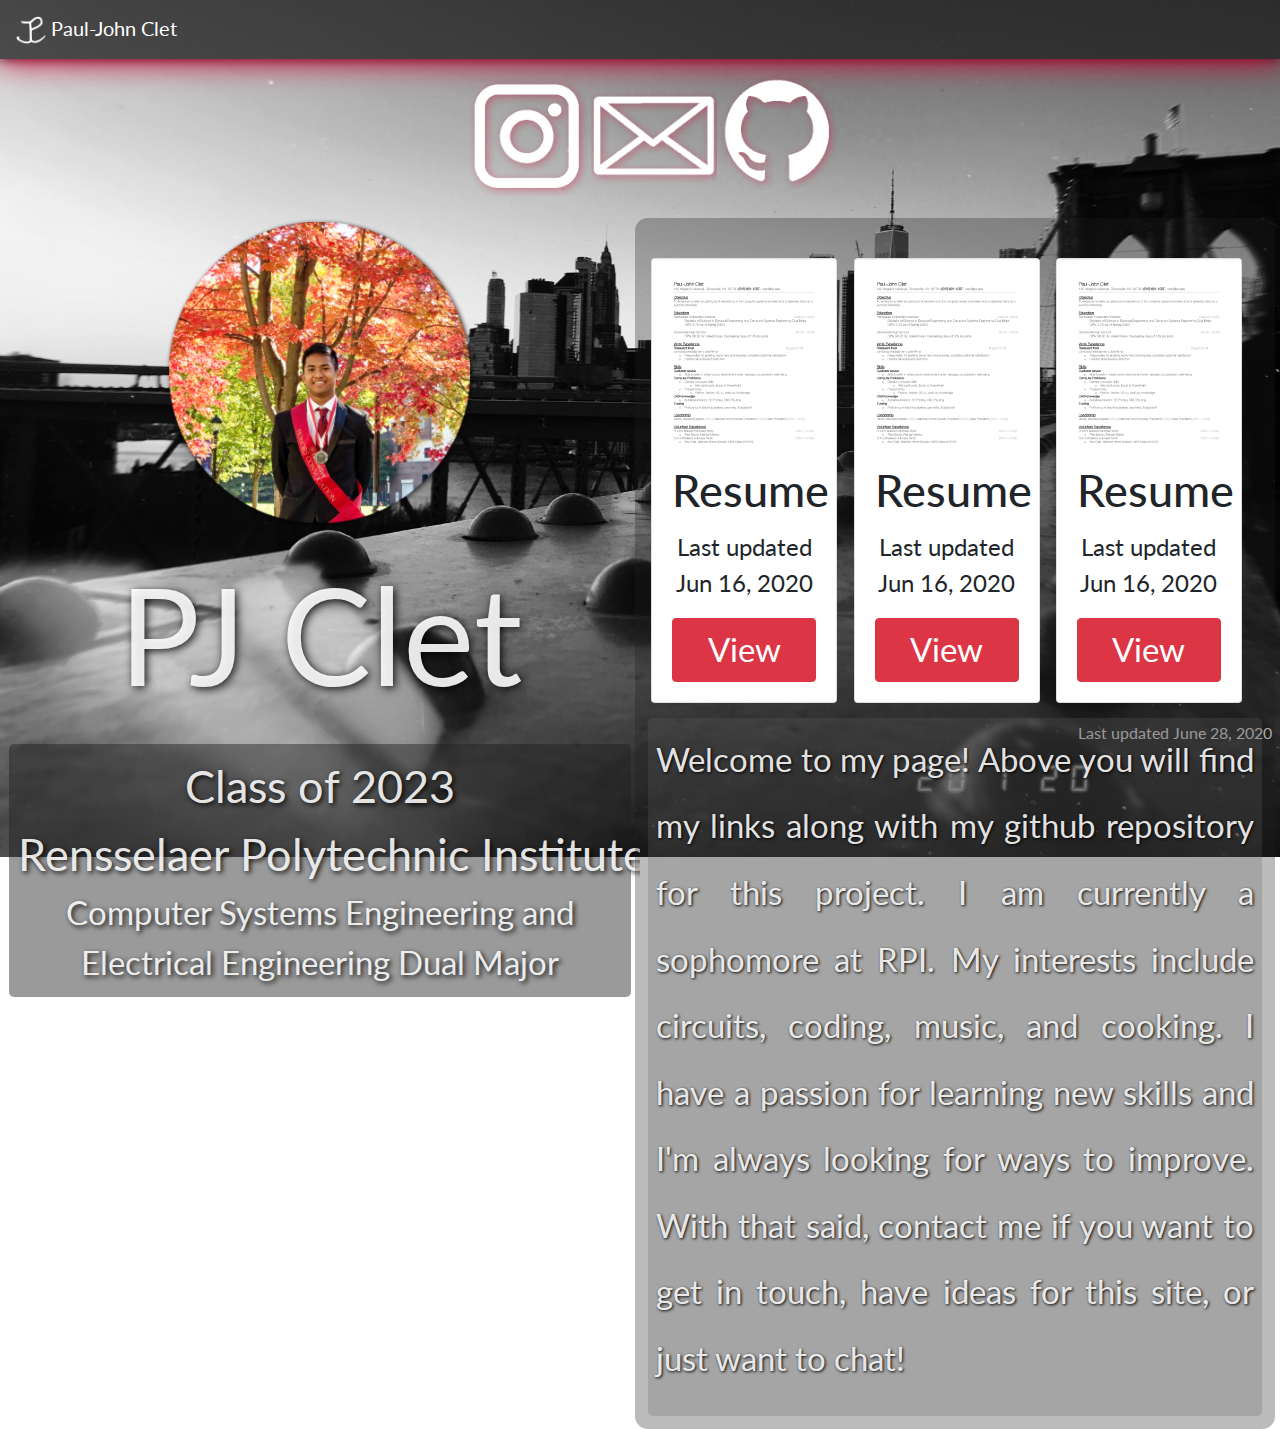
==== index_test.html @ d625172f "mobile compatiblity" ====
<!DOCTYPE html>
<html>
	<head>
		<title>About Me</title>
		<link rel="stylesheet" href="https://maxcdn.bootstrapcdn.com/bootstrap/4.5.0/css/bootstrap.min.css">
		<link href="https://fonts.googleapis.com/css2?family=Lato:wght@300&display=swap" rel="stylesheet">
		<link rel="shortcut icon" href="pics/logov1.png">
		<meta name="viewport" content="width=device-width, initial-scale=1.0">

	</head>

	<style>
		@import url('https://fonts.googleapis.com/css2?family=Lato:wght@300&display=swap');

		@media screen and (max-width: 500px) {

		div#left{
			/*background-color: rgba(0,0,100,0.5);*/
			height: auto;
			left: 0px;
			width: 100%;
			animation-name: swoopLeft;
			animation-duration: 1.75s;
		}

		div#right{
			border-radius: 1vw;
			padding: 10px;
			margin: 1vw;
			background-color: rgba(30,30,30,0.30);
			height: auto;
			width: 98vmin;
			right: 0;
			animation-name: swoopRight;
			animation-duration: 2.25s;
			margin-top: 50px;

		}



		}

		@media screen and (min-width: 500px) {

		div#left{
			/*background-color: rgba(0,0,100,0.5);*/
			height: auto;
			left: 0px;
			width: 50%;
			position: absolute;
			animation-name: swoopLeft;
			animation-duration: 1.75s;
			display: block;
			overflow: hidden;
		}

		div#right{
			border-radius: 1vw;
			padding: 10px;
			margin: 5px;
			background-color: rgba(30,30,30,0.30);
			height: auto;
			width: 50%;
			position: absolute;
			right: 0;
			animation-name: swoopRight;
			animation-duration: 2.25s;
			display: block;
			overflow: hidden;
		}

		}

		body{
			
			font-family: "Lato", sans-serif;
			background-image: url("pics/IMG_4627 2.jpg");
			background-repeat: no-repeat;
			background-size: cover; 
			background-position: center;/* */
			/*box-shadow: 0px 0px 50px rgba(10,10,40,1);*/
		}

		div#navbar{
			box-shadow: 0px 0px 10px rgba(20,20,20,1);
		}

		h1#main{
			text-shadow: 2px 2px 10px rgba(255,255,255,1);
			text-align: auto;
			color: rgba(255,255,0,0.5);
		}

		h5#main {
			font-size: 5vmin;
			margin-left: auto;
			text-align: center;
			white-space: nowrap;
			padding: 0px;
		}

		p#small-text {
			font-size: 2.7vmin;
			white-space: auto;
			text-align: center;
			
		}

		div#center{
			/*background-color: rgba(100,0,255,0.5);*/
			height: 7.5vw;
			max-width: 100vw;
		}

		div#wrapper{
			width: 100%;
			height: 100%;
			/*border: 10px solid red;*/
			/*background-color: rgba(255,15,0,0.5);*/
			overflow: hidden;
			min-height: 500px; 
		}

		div#last-updated {
			width: 100%;
			height: auto;
			/*background-color: rgba(255,255,0,0.5);*/
		}

		ul{
			list-style-type:none;
			margin:1vw;
			padding:0vw;
			background-color: rgba(0,0,0,0);
			max-height: auto;
			text-align: right;
			position: relative;
			float: left;
			display: block;
			left: 50%;
		}

		li {
			position:relative;
			float:left;
			display: inline;
			right: 50%
		}

		a#name{
			/*background-color: rgba(0,100,0,0.5);*/
			font-size: 15vmin;
			color: rgba(255,255,255,0.9);
			white-space: nowrap;
			text-shadow: 2px 2px 10px rgba(0,0,0,0.9);
			/*margin: 30px;*/
			text-align: center;
			display: block;
			margin-left: auto;
			margin-right: auto;

		}

		a#status{
			font-style: "Lato";
			font-size: 5vmin;
			color: rgba(255,255,255,0.9);
			white-space: nowrap;
			text-shadow: 2px 2px 5px rgba(0,0,0,0.9);
			text-align: center;
			display: block;
			margin-left: auto;
			margin-right: auto;
		}

		a#major {
			font-style: "Lato";
			font-size: 3.7vmin;
			color: rgba(255,255,255,0.9);
			white-space: auto;
			text-shadow: 2px 2px 5px rgba(0,0,0,0.9);
			text-align: center;
			display: block;
			margin-left: auto;
			margin-right: auto;
		}

		p#aboutme {
			color: rgba(255,255,255,0.9);
			font-size: 3.7vmin;
			text-align: justify;
			line-height: 2;
			text-shadow: 1px 1px 3px rgba(0,0,0,1);
			overflow: hidden;
			padding: 5px;

		}

		a#btn-text {
			width: 100%;
			white-space: nowrap; 
			font-size: 3.7vmin;
		}

		img#face {
			display: block;
			margin-left: auto;
			margin-right: auto;
			width: 50%;
		}

		img#icon {
			width: 10vw;
		}

		div#c1 {
			width: 30%; 
			display: inline-block; 
			margin: 1%;
			overflow: auto;
		}

		@keyframes swoopLeft {
			0% {left: -100px;}
			100% {left: 0px;}
		}

		@keyframes swoopRight {
			0% {right: -200px;}
			100% {right: 0px;}
		}



		</style>

	<body>
		<div id="navbar">
			<nav class="navbar navbar-dark" style="background-color: rgba(30,30,30, 0.75); box-shadow: 0px 3px 30px rgba(210, 7, 58);">
			  	<a class="navbar-brand" href="">
			    <img src="pics/logov1.png" width="30" height="30" alt="my logo" loading="lazy"> Paul-John Clet
			  	</a>
			</nav>
		</div>

		<div id="center">

			<ul>
				<li>
					<a href="https://www.instagram.com/pj.clet/" target="_blank" data-toggle="tooltip" data-placement="bottom" title="My Instagram">
						<img src="pics/instagram-icon 2.png" id="icon" >
					</a>
				</li>
				<li>
					<a href="mailto:pjbautistaclet@gmail.com" target="_blank" data-toggle="tooltip" data-placement="bottom" title="Contact me via Email">
						<img src="pics/email-icon 2.png" id="icon">
					</a>
				</li>
				<li>
					<a href="https://github.com/pjclet/about-me" target="_blank"  data-toggle="tooltip" data-placement="bottom" title="Github repository">
						<img src="pics/github-icon 2.png" id="icon">
					</a>
				</li>
			</ul>
		</div>


		<div id="wrapper">
			<div id="left">
				
				<img src="pics/face.png" id="face" alt="my face">


				<a id="name">PJ Clet</a>
				<div style="background-color: rgba(30,30,30,0.45); border-radius: 5px; padding: 1vmin; margin: 1vmin">
					<a id="status">Class of 2023 </a> 
					<a id="status">Rensselaer Polytechnic Institute</a>
					<a id="major">Computer Systems Engineering and Electrical Engineering Dual Major</a>
				</div>
			</div>

			<div id="right">
				
				<br> 

				<!-- add this into the style class!-->
				<div class="card" id="c1">
					<img src="pics/resume-icon.png" class="card-img-top" alt="Preview of my resume">
					<div class="card-body">
						<h5 class="card-title" id="main">Resume</h5>
						<p class="card-text" id="small-text">Last updated Jun 16, 2020</p>
						<a href="pics/resume.pdf" target="_blank" class="btn btn-danger" id="btn-text"> View </a>
					</div>
				</div>

				<div class="card" id="c1">
					<img src="pics/resume-icon.png" class="card-img-top" alt="Preview of my resume">
					<div class="card-body">
						<h5 class="card-title" id="main">Resume</h5>
						<p class="card-text" id="small-text">Last updated Jun 16, 2020</p>
						<a href="pics/resume.pdf" target="_blank" class="btn btn-danger" id="btn-text"> View </a>
					</div>
				</div>

				<div class="card" id="c1">
					<img src="pics/resume-icon.png" class="card-img-top" alt="Preview of my resume">
					<div class="card-body">
						<h5 class="card-title" id="main">Resume</h5>
						<p class="card-text" id="small-text">Last updated Jun 16, 2020</p>
						<a href="pics/resume.pdf" target="_blank" class="btn btn-danger" id="btn-text"> View </a>
					</div>
				</div>

				<br>
				<div style="background-color:rgba(100,100,100, 0.25); overflow: auto; border-radius: 5px; margin: 3px; padding: 3px; text-justify: inter-word;">
					<p id="aboutme"> 
					Welcome to my page! Above you will find my links along with my github repository for this project. I am currently a sophomore at RPI. My interests include circuits, coding, music, and cooking. I have a passion for learning new skills and I'm always looking for ways to improve. With that said, contact me if you want to get in touch, have ideas for this site, or just want to chat! 
					</p>
				</div>
				

			</div>
		</div>

		<div id="last-updated">
			<p style="color: rgb(255,255,255,0.9); text-align: right; margin: 8px;"> Last updated June 28, 2020</p>

		</div>

		<!--
		<div>
			
			<br/>
			<div class="media" style="background-color: rgba(200,200,200,0.1); border-radius: 10px; padding: 5px; margin: 5px; width: auto;">
				<img src="pics/IMG_0630.jpeg" class="align-self-start mr-3" alt="cardboard lambo" style="width: 64px; height: 64px;">
				<div class="media-body">
					<h5 class="mt-0"> Lamborghini Project</h5>
					<p> this is a lambo project </p>
				</div>
				
			</div>
		-->

			
		</div>
	</body>		
		















	

</html>
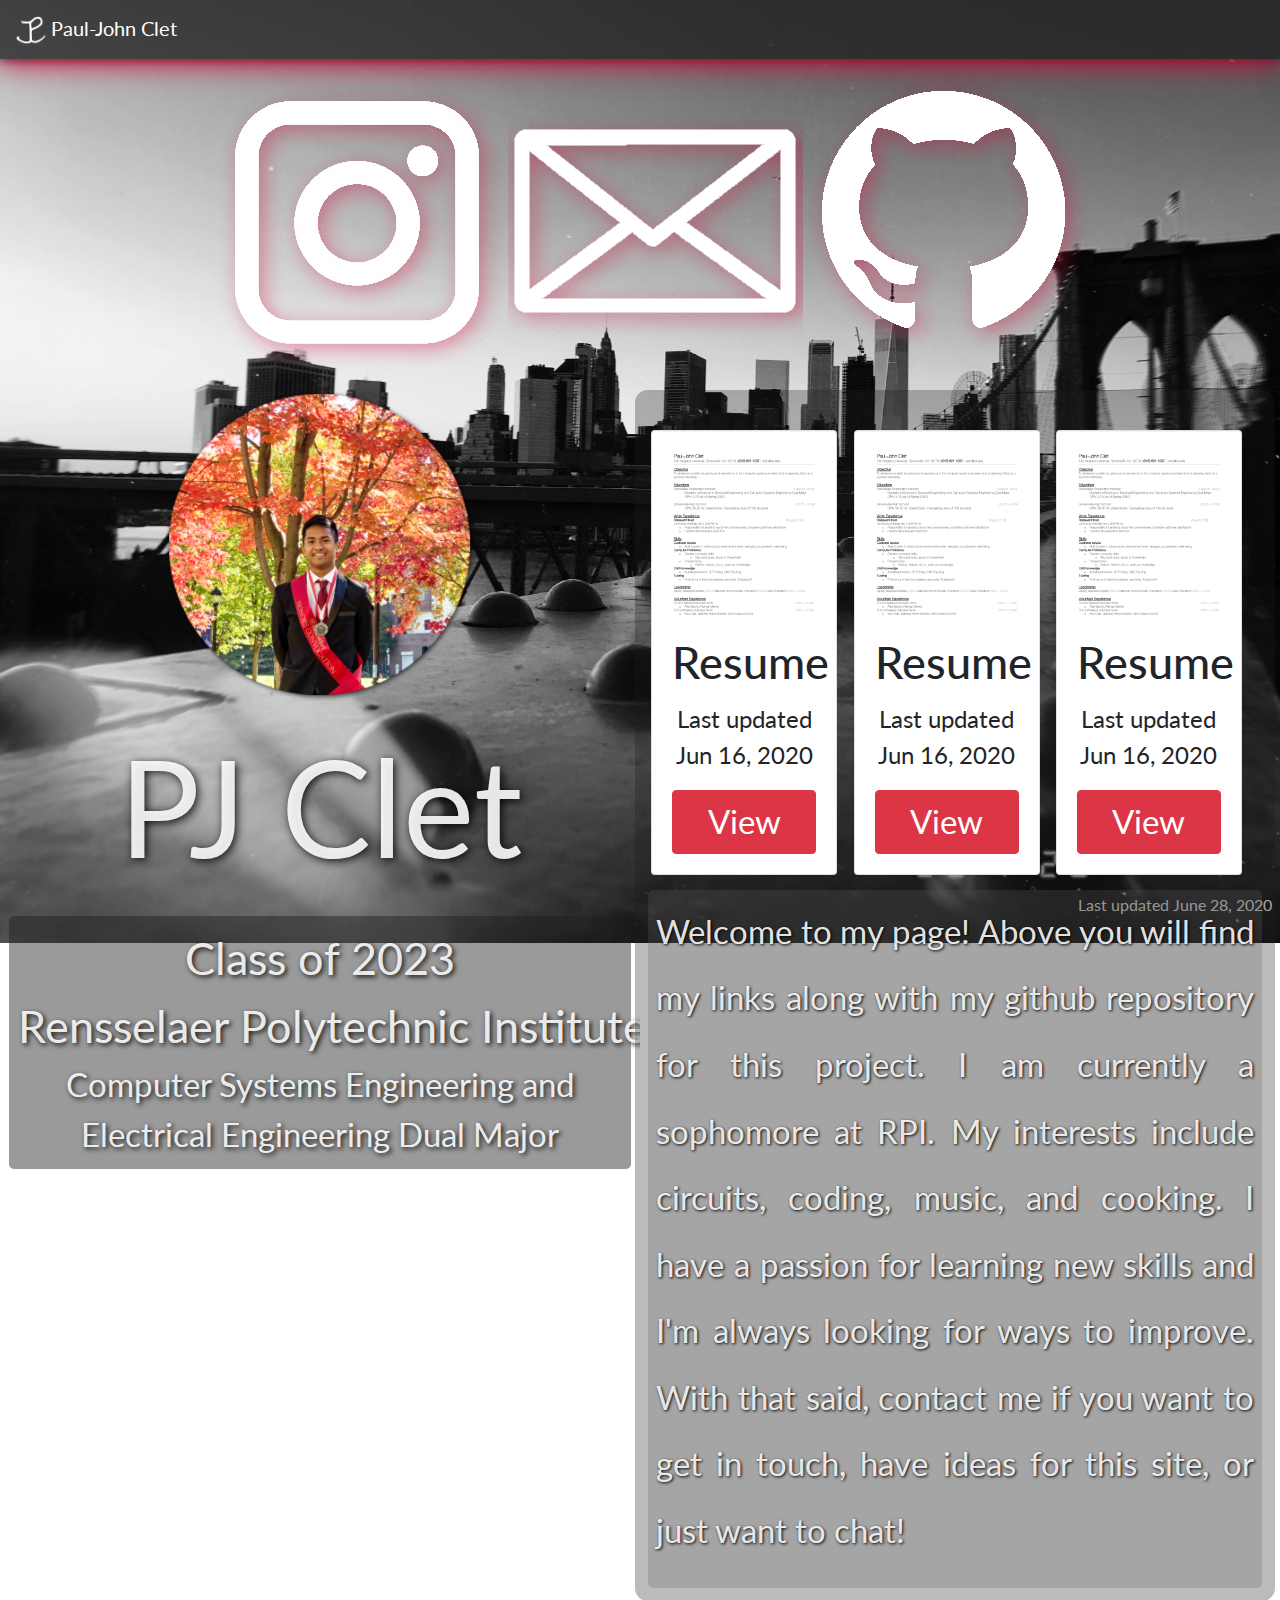
==== commit 3bf43435: "new style sheet in sep file" ====
--- a/index_test.html
+++ b/index_test.html
@@ -208,10 +208,6 @@
 			margin-left: auto;
 			margin-right: auto;
 			width: 50%;
-		}
-
-		img#icon {
-			width: 10vw;
 		}
 
 		div#c1 {
